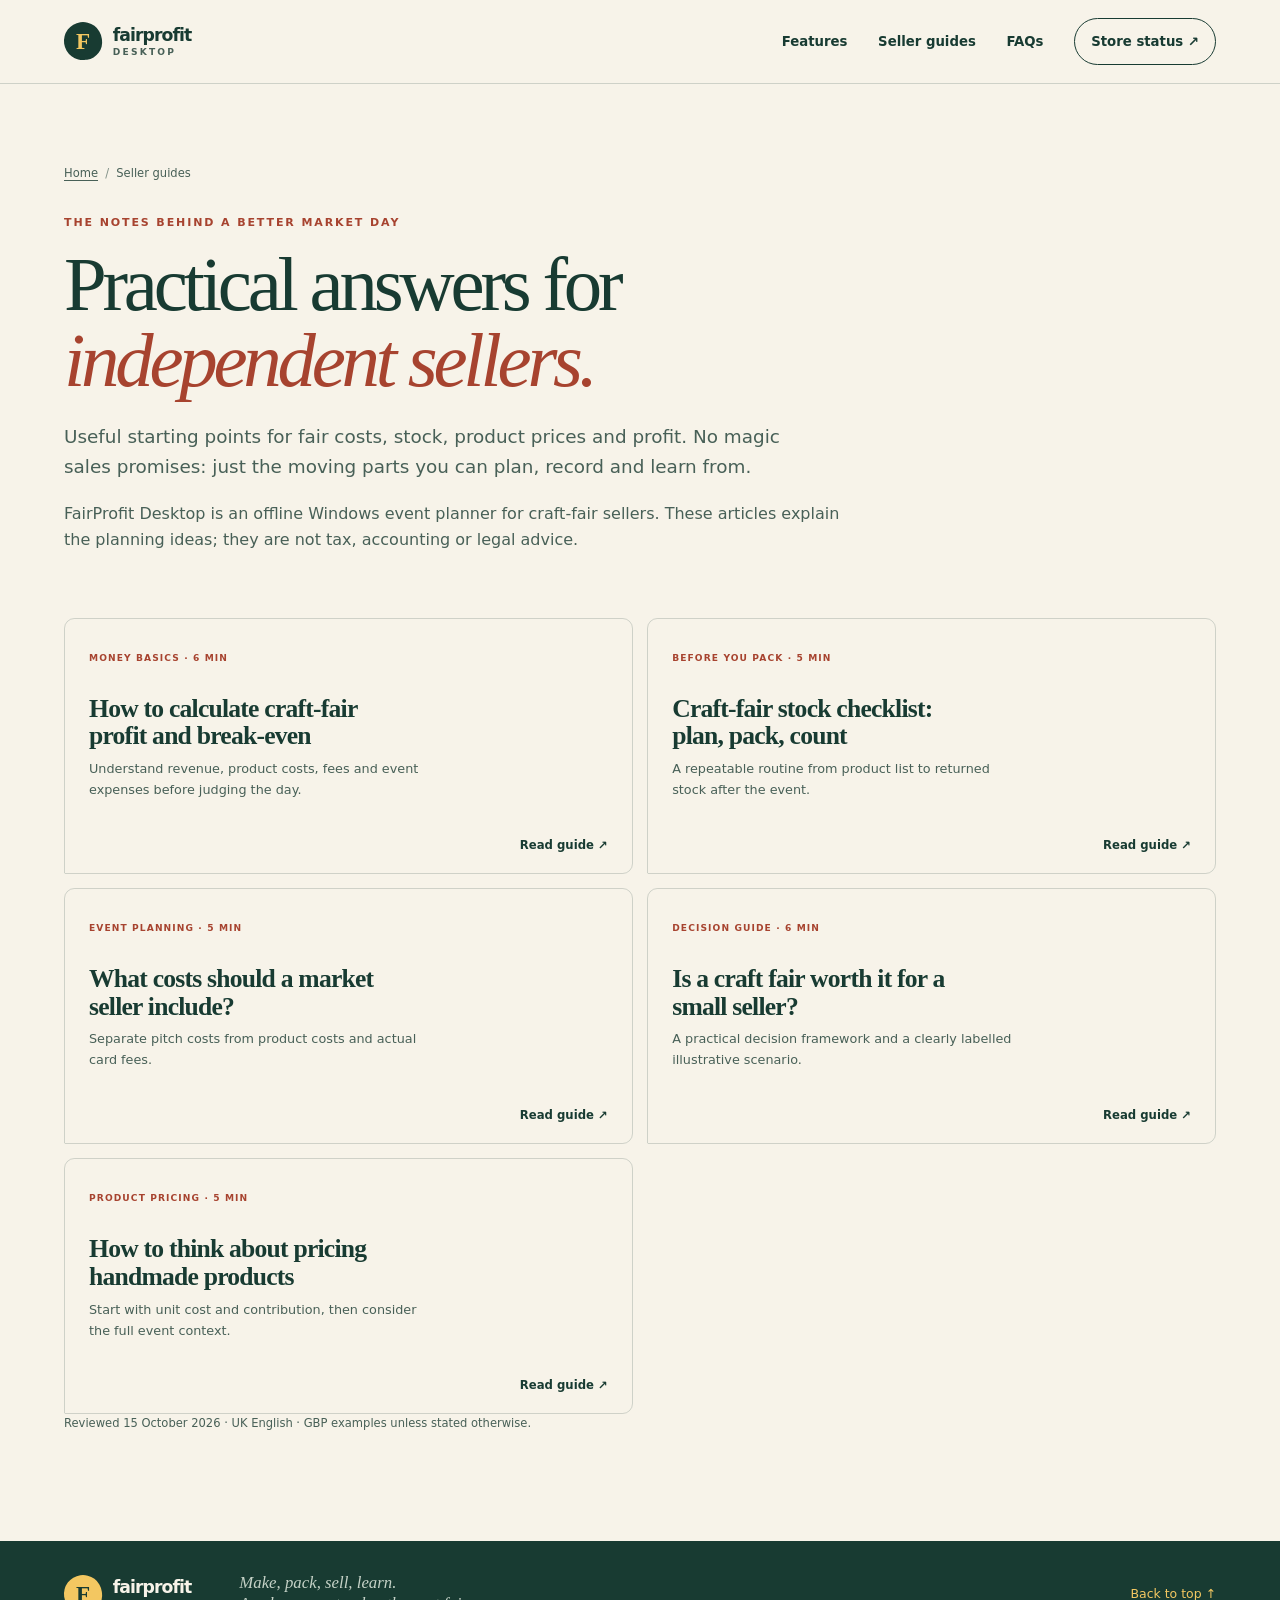
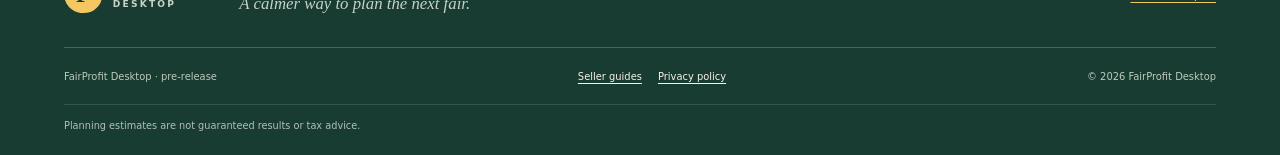
==== guides/index.html @ 7bb84a77 "Add SEO-focused FairProfit website" ====
<!doctype html>
<html lang="en-GB">
<head>
  <meta charset="utf-8">
  <meta name="viewport" content="width=device-width, initial-scale=1">
  <meta name="theme-color" content="#f7f3e9">
  <title>Craft-fair seller guides | FairProfit Desktop</title>
  <meta name="description" content="Practical guides to craft-fair profit, stall costs, product pricing, inventory checklists and deciding whether a market is worth booking.">
  <link rel="canonical" href="https://nikatsam.github.io/WINAPP_CraftFairProfit_WEBSITE/guides/">
  <link rel="icon" href="../favicon.svg" type="image/svg+xml">
  <link rel="stylesheet" href="../styles.css">
  <meta property="og:type" content="website">
  <meta property="og:title" content="Craft-fair seller guides | FairProfit Desktop">
  <meta property="og:description" content="Straightforward answers for planning stock, costs, prices and event results.">
  <meta property="og:url" content="https://nikatsam.github.io/WINAPP_CraftFairProfit_WEBSITE/guides/">
  <script type="application/ld+json">
  {"@context":"https://schema.org","@type":"BreadcrumbList","itemListElement":[{"@type":"ListItem","position":1,"name":"Home","item":"https://nikatsam.github.io/WINAPP_CraftFairProfit_WEBSITE/"},{"@type":"ListItem","position":2,"name":"Seller guides","item":"https://nikatsam.github.io/WINAPP_CraftFairProfit_WEBSITE/guides/"}]}
  </script>
</head>
<body>
  <a class="skip-link" href="#main">Skip to content</a>
  <header class="site-header">
    <a class="brand" href="../index.html" aria-label="FairProfit Desktop home"><span class="brand-mark" aria-hidden="true"><span>F</span></span><span class="brand-name">fairprofit<span>desktop</span></span></a>
    <button class="menu-toggle" type="button" aria-expanded="false" aria-controls="primary-nav" aria-label="Open navigation"><span></span><span></span></button>
    <nav id="primary-nav" class="primary-nav" aria-label="Main navigation"><a href="../index.html#features">Features</a><a href="index.html" aria-current="page">Seller guides</a><a href="../index.html#questions">FAQs</a><a class="nav-cta" href="../index.html#store">Store status <span aria-hidden="true">↗</span></a></nav>
  </header>
  <main id="main" class="section-wrap guide-page guide-hub">
    <header class="guide-hero">
      <nav class="breadcrumbs" aria-label="Breadcrumb"><ol><li><a href="../index.html">Home</a></li><li aria-current="page">Seller guides</li></ol></nav>
      <p class="eyebrow">The notes behind a better market day</p>
      <h1>Practical answers for <em>independent sellers.</em></h1>
      <p class="guide-dek">Useful starting points for fair costs, stock, product prices and profit. No magic sales promises: just the moving parts you can plan, record and learn from.</p>
      <p class="hub-note">FairProfit Desktop is an offline Windows event planner for craft-fair sellers. These articles explain the planning ideas; they are not tax, accounting or legal advice.</p>
    </header>
    <section aria-label="Seller guide articles">
      <div class="guide-cards">
        <a class="guide-card" href="craft-fair-profit.html"><span class="guide-tag">MONEY BASICS · 6 MIN</span><h3>How to calculate craft-fair profit and break-even</h3><p>Understand revenue, product costs, fees and event expenses before judging the day.</p><span class="guide-arrow">Read guide ↗</span></a>
        <a class="guide-card" href="craft-fair-inventory-checklist.html"><span class="guide-tag">BEFORE YOU PACK · 5 MIN</span><h3>Craft-fair stock checklist: plan, pack, count</h3><p>A repeatable routine from product list to returned stock after the event.</p><span class="guide-arrow">Read guide ↗</span></a>
        <a class="guide-card" href="craft-fair-costs.html"><span class="guide-tag">EVENT PLANNING · 5 MIN</span><h3>What costs should a market seller include?</h3><p>Separate pitch costs from product costs and actual card fees.</p><span class="guide-arrow">Read guide ↗</span></a>
        <a class="guide-card" href="is-a-craft-fair-worth-it.html"><span class="guide-tag">DECISION GUIDE · 6 MIN</span><h3>Is a craft fair worth it for a small seller?</h3><p>A practical decision framework and a clearly labelled illustrative scenario.</p><span class="guide-arrow">Read guide ↗</span></a>
        <a class="guide-card" href="craft-fair-pricing.html"><span class="guide-tag">PRODUCT PRICING · 5 MIN</span><h3>How to think about pricing handmade products</h3><p>Start with unit cost and contribution, then consider the full event context.</p><span class="guide-arrow">Read guide ↗</span></a>
      </div>
    </section>
    <p class="article-meta">Reviewed 15 October 2026 · UK English · GBP examples unless stated otherwise.</p>
  </main>
  <footer class="site-footer"><div class="footer-top"><a class="brand brand-footer" href="../index.html"><span class="brand-mark" aria-hidden="true"><span>F</span></span><span class="brand-name">fairprofit<span>desktop</span></span></a><p>Make, pack, sell, learn.<br>A calmer way to plan the next fair.</p><a class="back-top" href="#main">Back to top ↑</a></div><div class="footer-bottom"><span>FairProfit Desktop · pre-release</span><nav aria-label="Footer"><a href="index.html">Seller guides</a><a href="../privacy.html">Privacy policy</a></nav><span>© 2026 FairProfit Desktop</span></div><p class="footer-disclaimer">Planning estimates are not guaranteed results or tax advice.</p></footer>
  <script src="../script.js" defer></script>
</body>
</html>
---- styles.css ----
@charset "UTF-8";
:root {
  color-scheme: light;
  --ink: #183b32;
  --ink-soft: #486057;
  --paper: #f7f3e9;
  --paper-deep: #eee7d9;
  --white: #fffdf7;
  --coral: #df6f4b;
  --coral-dark: #a7432f;
  --sage: #bcc8a8;
  --sage-light: #dfe6d6;
  --yellow: #f3c761;
  --line: rgba(24, 59, 50, .18);
  --serif: "Iowan Old Style", "Palatino Linotype", "Book Antiqua", Georgia, serif;
  --sans: "Aptos", "Segoe UI", system-ui, -apple-system, sans-serif;
  --measure: 72rem;
}
* { box-sizing: border-box; }
html { scroll-behavior: smooth; scroll-padding-top: 5.5rem; }
body { margin: 0; background: var(--paper); color: var(--ink); font-family: var(--sans); font-size: 1rem; line-height: 1.65; -webkit-font-smoothing: antialiased; }
img { display: block; max-width: 100%; }
a { color: inherit; }
button, input { font: inherit; }
button, a { -webkit-tap-highlight-color: transparent; }
:focus-visible { outline: 3px solid var(--coral); outline-offset: 4px; }
.skip-link { position: fixed; z-index: 30; top: .5rem; left: .5rem; transform: translateY(-160%); background: var(--ink); color: white; padding: .75rem 1rem; }
.skip-link:focus { transform: none; }
.section-wrap { width: min(calc(100% - 3rem), var(--measure)); margin-inline: auto; }
.site-header { min-height: 5.25rem; padding: .8rem max(1.5rem, calc((100vw - var(--measure)) / 2)); display: flex; align-items: center; justify-content: space-between; gap: 2rem; border-bottom: 1px solid var(--line); background: rgba(247,243,233,.94); position: sticky; top: 0; z-index: 20; backdrop-filter: blur(16px); }
.brand { display: inline-flex; gap: .65rem; align-items: center; text-decoration: none; flex: none; }
.brand-mark { display: grid; width: 2.4rem; aspect-ratio: 1; place-items: center; background: var(--ink); color: var(--yellow); border-radius: 50% 50% 46% 50%; transform: rotate(-8deg); }
.brand-mark span { font-family: var(--serif); font-size: 1.45rem; font-weight: 700; transform: rotate(8deg); }
.brand-name { font-weight: 800; letter-spacing: -.055em; line-height: .95; font-size: 1.08rem; }
.brand-name > span { display: block; margin-top: .3rem; color: var(--ink-soft); font-size: .57rem; font-weight: 650; letter-spacing: .24em; text-transform: uppercase; }
.primary-nav { display: flex; align-items: center; gap: clamp(1rem, 2.4vw, 2.25rem); font-size: .83rem; font-weight: 650; }
.primary-nav a { text-decoration: none; transition: color .2s ease; }
.primary-nav a:hover, .text-link:hover { color: var(--coral-dark); }
.primary-nav .nav-cta { padding: .7rem 1rem; border: 1px solid var(--ink); border-radius: 999px; }
.menu-toggle { display: none; border: 1px solid var(--ink); background: transparent; border-radius: 50%; width: 2.7rem; height: 2.7rem; padding: .7rem; }
.menu-toggle span { display: block; height: 1px; background: var(--ink); margin: .33rem 0; }
.hero { min-height: min(50rem, calc(100svh - 5.2rem)); position: relative; display: grid; grid-template-columns: minmax(0, .9fr) minmax(24rem, 1.1fr); align-items: center; gap: 2rem; padding-block: 4.7rem 5.1rem; }
.hero-copy { max-width: 39rem; position: relative; z-index: 2; padding-bottom: 2rem; }
.eyebrow { margin: 0 0 1.05rem; text-transform: uppercase; font-size: .69rem; letter-spacing: .17em; line-height: 1.4; font-weight: 800; color: var(--coral-dark); }
.live-dot { display: inline-block; width: .55rem; height: .55rem; margin-right: .42rem; border-radius: 50%; background: var(--coral); box-shadow: 0 0 0 .25rem rgba(223,111,75,.16); animation: pulse 2.6s infinite; }
h1, h2, h3, p { margin-top: 0; }
h1, h2 { font-family: var(--serif); letter-spacing: -.055em; font-weight: 500; line-height: .99; }
h1 { max-width: 11ch; margin-bottom: 1.4rem; font-size: clamp(3.5rem, 7vw, 6.45rem); }
h1 em, h2 em { color: var(--coral-dark); font-weight: 500; }
.hero-intro { max-width: 37rem; color: var(--ink-soft); font-size: clamp(1rem, 1.5vw, 1.18rem); line-height: 1.68; }
.hero-actions { display: flex; flex-wrap: wrap; align-items: center; gap: 1.3rem; margin-top: 2rem; }
.button { display: inline-flex; min-height: 3.2rem; align-items: center; justify-content: center; gap: 1.2rem; padding: .82rem 1.25rem; border-radius: 999px; font-size: .88rem; font-weight: 750; text-decoration: none; transition: transform .2s ease, box-shadow .2s ease, background .2s ease; }
.button:hover { transform: translateY(-3px); box-shadow: 0 .7rem 1.4rem rgba(24,59,50,.15); }
.button-dark { background: var(--ink); color: white; }
.button-dark:hover { background: #27584a; }
.text-link { font-size: .85rem; font-weight: 750; text-decoration-thickness: 1px; text-underline-offset: 4px; }
.hero-proof { padding: 0; margin: 2.3rem 0 0; display: flex; flex-wrap: wrap; gap: .55rem 1.15rem; list-style: none; color: var(--ink-soft); font-size: .72rem; }
.hero-proof li { white-space: nowrap; }
.hero-proof span { color: var(--coral); font-size: .53rem; vertical-align: .13em; margin-right: .25rem; }
.hero-art { position: relative; min-height: 35rem; isolation: isolate; }
.hero-art::before { content: ""; position: absolute; z-index: -2; inset: 5% 3% 8% 7%; border-radius: 49% 51% 46% 54% / 46% 43% 57% 54%; background: #e6e4d1; transform: rotate(5deg); }
.hero-art::after { content: ""; position: absolute; z-index: -1; width: 13rem; aspect-ratio: 1; top: 6%; right: 9%; border-radius: 50%; background: var(--yellow); opacity: .9; }
.orbit { position: absolute; border: 1px solid rgba(24,59,50,.15); border-radius: 50%; }
.orbit-one { inset: 3% 4% 8% 4%; transform: rotate(-20deg); }
.orbit-two { inset: 9% 0 6% 10%; transform: rotate(36deg); }
.sun-disc { position: absolute; width: 9rem; aspect-ratio: 1; top: 13%; right: 22%; background: #ee9e67; border-radius: 50%; opacity: .75; }
.awning { position: absolute; z-index: 2; left: 22%; top: 40%; width: 58%; height: 6.3rem; display: flex; overflow: hidden; border-radius: 1.4rem .3rem 0 0; transform: rotate(-2deg); box-shadow: 0 .7rem 1.4rem rgba(24,59,50,.12); }
.awning i { flex: 1; background: var(--coral); border-radius: 0 0 48% 48%; }
.awning i:nth-child(even) { background: var(--white); }
.stall-counter { position: absolute; left: 19%; top: 56%; width: 64%; height: 9rem; background: #c07a50; border: .7rem solid #e4b17d; border-top-width: 1.1rem; transform: perspective(20rem) rotateX(-4deg) rotate(-2deg); box-shadow: 0 1.2rem 0 #87543a, 0 1.8rem 2rem rgba(24,59,50,.2); }
.counter-line { position: absolute; top: 32%; left: 10%; width: 25%; height: .5rem; background: #f5d9a8; border-radius: 99px; }
.counter-line.short { top: 49%; width: 17%; opacity: .7; }
.counter-leg { position: absolute; bottom: -3.6rem; left: 9%; height: 3.4rem; width: .75rem; background: #81543c; transform: skew(-8deg); }
.counter-leg.right { left: auto; right: 9%; transform: skew(8deg); }
.plant { position: absolute; z-index: 4; top: 57%; width: 4rem; height: 7.5rem; }
.plant-left { left: 8%; transform: rotate(-10deg); }
.plant-right { right: 4%; top: 59%; transform: rotate(12deg); }
.plant b { position: absolute; bottom: 30%; left: 50%; width: 1.2rem; height: 3rem; background: #54705b; border-radius: 100% 0 100% 0; transform-origin: bottom; }
.plant b:nth-child(2) { transform: rotate(48deg); }
.plant b:nth-child(3) { transform: rotate(-48deg) scale(.8); }
.plant span { position: absolute; bottom: 0; left: 50%; width: 2.7rem; height: 2.1rem; border-radius: .2rem .2rem 1rem 1rem; background: #df6f4b; transform: translateX(-50%); }
.float-card { position: absolute; z-index: 6; background: var(--white); box-shadow: 0 1rem 3rem rgba(24,59,50,.13); }
.card-break { top: 15%; left: 4%; width: 13.6rem; padding: 1rem 1.1rem; border-radius: 1rem 1rem 1rem .2rem; transform: rotate(-5deg); animation: float-card 6s ease-in-out infinite; }
.mini-label, .float-card small { display: block; color: var(--ink-soft); font-size: .53rem; letter-spacing: .09em; font-weight: 750; }
.card-break strong { display: block; margin: .15rem 0 .45rem; font-family: var(--serif); font-size: 1.75rem; font-weight: 500; }
.card-break small { font-size: .58rem; letter-spacing: 0; font-weight: 550; }
.progress { display: block; height: .3rem; margin-bottom: .42rem; border-radius: 99px; background: #e5e8df; }
.progress i { display: block; width: 68%; height: 100%; background: var(--sage); border-radius: inherit; }
.card-stock { top: 29%; right: 1%; min-width: 13.5rem; display: flex; align-items: center; gap: .65rem; padding: .75rem; border-radius: .3rem 1rem 1rem 1rem; transform: rotate(4deg); animation: float-card 7s ease-in-out -3s infinite; }
.stack-icon { width: 2.1rem; height: 2.1rem; display: grid; place-items: center; color: var(--ink); background: var(--sage-light); border-radius: 50%; font-size: 1.1rem; }
.card-stock b, .card-stock small { display: block; }
.card-stock b { font-size: .72rem; }
.card-stock small { font-size: .58rem; letter-spacing: 0; font-weight: 550; }
.tick { margin-left: auto; color: #487050; font-weight: 900; }
.price-tag { position: absolute; z-index: 7; right: 13%; bottom: 7%; width: 6.6rem; padding: .8rem .5rem 1rem; text-align: center; background: var(--yellow); clip-path: polygon(0 0,100% 0,100% 88%,50% 100%,0 88%); transform: rotate(8deg); animation: tag-sway 5s ease-in-out infinite; }
.price-tag span { font-size: .48rem; letter-spacing: .18em; font-weight: 800; }
.price-tag b { display: block; margin-top: .45rem; font-family: var(--serif); font-size: .95rem; line-height: .95; }
.price-tag i { display: block; position: absolute; top: .25rem; left: 50%; width: .35rem; height: .35rem; border-radius: 50%; background: var(--coral-dark); }
.art-note { position: absolute; left: 4%; bottom: 3%; font-family: var(--serif); font-size: 1.08rem; font-style: italic; line-height: 1.15; transform: rotate(-6deg); }
.hero-bottom { position: absolute; inset: auto 0 1rem; display: flex; justify-content: space-between; color: var(--ink-soft); font-size: .57rem; font-weight: 800; letter-spacing: .13em; }
.ticker { overflow: hidden; border-block: 1px solid var(--ink); padding: .9rem 0; color: var(--ink); background: var(--yellow); }
.ticker-track { display: flex; width: max-content; align-items: center; gap: 1.6rem; animation: ticker 40s linear infinite; font-size: .68rem; letter-spacing: .16em; font-weight: 850; }
.ticker-track b { color: var(--coral-dark); font-size: 1rem; }
.section-light { background: var(--sage-light); }
.process-section { width: 100%; max-width: none; padding: 7.5rem max(1.5rem, calc((100vw - var(--measure)) / 2)); }
.section-heading { margin-bottom: 3rem; }
.split-heading { display: flex; align-items: end; justify-content: space-between; gap: 3rem; }
h2 { margin-bottom: 0; font-size: clamp(2.8rem, 5.2vw, 4.9rem); }
.split-heading > p { width: min(29rem, 43%); margin: 0 0 .35rem; color: var(--ink-soft); }
.process-grid { display: grid; grid-template-columns: repeat(3,1fr); border-top: 1px solid var(--line); border-bottom: 1px solid var(--line); }
.process-card { position: relative; min-height: 22rem; padding: 2rem 2rem 2.5rem 0; }
.process-card + .process-card { border-left: 1px solid var(--line); padding-left: 2rem; }
.process-number { position: absolute; top: 1.6rem; right: 1rem; color: #73867a; font-size: .68rem; font-weight: 800; }
.process-doodle { width: 5.5rem; height: 5.5rem; position: relative; margin: .3rem 0 2rem; border-radius: 50%; background: #f5d083; transform: rotate(-8deg); }
.process-doodle i { position: absolute; left: 24%; top: 26%; width: 51%; height: .45rem; border-radius: 99px; background: var(--ink); }
.process-doodle i:nth-child(2) { top: 43%; width: 38%; }
.process-doodle i:nth-child(3) { top: 60%; width: 44%; }
.process-doodle b { position: absolute; right: -1rem; bottom: -.5rem; display: grid; place-items: center; width: 2rem; height: 2rem; border: 2px solid var(--ink); border-radius: 50%; background: var(--white); font-family: var(--serif); }
.doodle-pack { background: #efb2a0; border-radius: 45% 55% 50% 50%; transform: rotate(8deg); }
.doodle-pack b { background: var(--yellow); }
.doodle-learn { background: var(--sage); }
.doodle-learn b { font-family: var(--sans); }
.process-card h3, .feature-row h3 { margin: 0 0 .55rem; font-family: var(--serif); font-size: 1.55rem; font-weight: 550; letter-spacing: -.03em; }
.process-card p { min-height: 5.5rem; color: var(--ink-soft); font-size: .9rem; }
.process-card > a { font-size: .76rem; font-weight: 800; text-decoration-thickness: 1px; text-underline-offset: 4px; }
.process-featured::after { content: "THE HANDY BIT"; position: absolute; right: 2rem; bottom: 1.2rem; font-size: .55rem; letter-spacing: .15em; font-weight: 850; color: var(--coral-dark); }
.feature-section { padding-block: 7.5rem; }
.centered-heading { text-align: center; max-width: 44rem; margin: 0 auto 4rem; }
.centered-heading > p:last-child { max-width: 35rem; margin: 1rem auto 0; color: var(--ink-soft); }
.feature-layout { display: grid; grid-template-columns: minmax(0, 1.5fr) minmax(15rem, .7fr); gap: clamp(2.5rem, 7vw, 7rem); align-items: start; }
.feature-list { border-top: 1px solid var(--line); }
.feature-row { display: grid; grid-template-columns: 2.3rem 1fr 1.5rem; gap: 1.1rem; padding: 1.6rem 0; border-bottom: 1px solid var(--line); }
.feature-index { padding-top: .35rem; color: var(--coral-dark); font-family: var(--serif); font-size: 1.1rem; font-style: italic; }
.feature-row p { max-width: 44rem; margin: 0; color: var(--ink-soft); font-size: .88rem; }
.feature-mark { padding-top: .2rem; text-align: right; color: var(--coral-dark); font-size: 1.2rem; }
.feature-aside { position: sticky; top: 7rem; overflow: hidden; min-height: 21rem; padding: 2rem; background: var(--ink); color: var(--paper); border-radius: 1rem 1rem 1rem .2rem; }
.aside-kicker { font-size: .57rem; letter-spacing: .18em; color: var(--yellow); font-weight: 800; }
.feature-aside blockquote { margin: 2rem 0 1rem; font-family: var(--serif); font-size: 2rem; line-height: 1.05; letter-spacing: -.04em; }
.feature-aside p { color: #d2dcd2; font-size: .83rem; }
.feature-aside .text-link { display: inline-block; margin-top: .4rem; color: var(--yellow); }
.aside-stamp { position: absolute; right: 1rem; bottom: -2rem; color: rgba(247,243,233,.09); font-size: 2.9rem; line-height: .85; letter-spacing: -.1em; font-weight: 900; transform: rotate(-12deg); }
.screens-section { padding-block: 7.3rem; background: #e4e1d3; }
.screens-heading { margin-bottom: 2.5rem; }
.screenshot-grid { display: grid; grid-template-columns: 1fr 1fr; gap: 1.3rem; }
.screenshot { min-width: 0; margin: 0; padding: .6rem; background: var(--white); box-shadow: 0 .7rem 1.7rem rgba(24,59,50,.08); transition: transform .25s ease, box-shadow .25s ease; }
.screenshot:hover { transform: translateY(-4px); box-shadow: 0 1rem 2rem rgba(24,59,50,.14); }
.screenshot img { width: 100%; height: auto; aspect-ratio: 1920 / 1009; object-fit: contain; background: #e7e7e7; }
.screenshot figcaption { padding: .7rem .35rem .25rem; color: var(--ink-soft); font-size: .73rem; font-weight: 650; }
.screenshot figcaption span { margin-right: .5rem; color: var(--coral-dark); font-size: .65rem; font-weight: 850; }
.screenshot-large { grid-column: 1 / -1; }
.screenshot-wide { grid-column: 1 / -1; }
.people-section { padding-block: 7.5rem; }
.people-grid { display: grid; grid-template-columns: repeat(3,1fr); gap: 1rem; }
.people-card { position: relative; min-height: 24rem; padding: 2rem; overflow: hidden; border-radius: .8rem .8rem .8rem .15rem; }
.people-coral { background: #f0d0c3; }
.people-sage { background: #dce3d3; }
.people-yellow { background: #f5dfaa; }
.people-card .eyebrow { position: relative; z-index: 1; margin-bottom: 4rem; font-size: .58rem; }
.people-card h3 { position: relative; z-index: 1; max-width: 13ch; margin-bottom: 1rem; font-family: var(--serif); font-size: 1.85rem; line-height: 1.08; font-weight: 550; letter-spacing: -.035em; }
.people-card > p:last-child { position: relative; z-index: 1; max-width: 27rem; margin: 0; color: #42564d; font-size: .82rem; }
.people-shape { position: absolute; top: 2.6rem; right: 1.2rem; width: 6rem; height: 6rem; border: 1px solid rgba(24,59,50,.28); border-radius: 50%; }
.shape-sun::before, .shape-sun::after { content: ""; position: absolute; inset: .7rem; border: 1px solid rgba(24,59,50,.24); border-radius: 50%; }
.shape-sun::after { inset: 1.5rem; background: rgba(243,199,97,.55); }
.shape-leaf { border-radius: 0 100% 0 100%; transform: rotate(-30deg); background: rgba(188,200,168,.6); }
.shape-star { border: 0; font-size: 5rem; color: rgba(167,67,47,.4); line-height: 1; }
.scenario-note { margin: 1rem 0 0; color: var(--ink-soft); font-size: .72rem; font-style: italic; }
.calculator-section { padding-block: 7rem; background: var(--ink); color: var(--paper); }
.calculator-layout { display: grid; grid-template-columns: .8fr 1.2fr; align-items: center; gap: clamp(2rem, 7vw, 6rem); }
.calculator-copy .eyebrow { color: var(--yellow); }
.calculator-copy h2 { margin-bottom: 1.2rem; }
.calculator-copy h2 em { color: #f2a083; }
.calculator-copy > p:not(.eyebrow) { color: #d4ddd2; }
.calculator-note { padding-left: .9rem; border-left: 2px solid var(--yellow); font-size: .76rem; }
.mini-calculator { padding: clamp(1.1rem,3vw,2rem); background: var(--white); color: var(--ink); border-radius: 1rem 1rem 1rem .15rem; box-shadow: 0 1.5rem 4rem rgba(0,0,0,.16); }
.calc-heading { display: flex; align-items: center; gap: .8rem; padding-bottom: 1.2rem; border-bottom: 1px solid var(--line); }
.calc-icon { display: grid; width: 2.4rem; height: 2.4rem; place-items: center; border-radius: 50%; background: var(--yellow); font-family: var(--serif); font-size: 1.2rem; }
.calc-heading b, .calc-heading small { display: block; }
.calc-heading b { font-family: var(--serif); font-size: 1.2rem; }
.calc-heading small { color: var(--ink-soft); font-size: .68rem; }
.calc-local { margin-left: auto; padding: .35rem .5rem; border: 1px solid var(--line); border-radius: 99px; color: var(--ink-soft); font-size: .52rem; letter-spacing: .08em; font-weight: 800; }
.calc-fields { display: grid; grid-template-columns: 1fr 1fr; gap: .8rem 1rem; padding-block: 1.3rem; }
.calc-fields label { display: grid; gap: .3rem; color: var(--ink-soft); font-size: .67rem; font-weight: 700; }
.calc-fields input { width: 100%; min-height: 2.7rem; padding: .55rem .65rem; border: 1px solid #c6cec5; border-radius: .35rem; background: #fff; color: var(--ink); font-size: 1rem; font-weight: 700; }
.calc-fields input:focus { outline: 3px solid var(--coral); outline-offset: 1px; }
.calc-fields small { color: #64736a; font-size: .59rem; font-weight: 500; }
.fee-field { grid-column: 1 / -1; max-width: calc(50% - .5rem); }
.calc-results { display: grid; grid-template-columns: 1fr 1fr 1.35fr; border-top: 1px solid var(--line); border-bottom: 1px solid var(--line); }
.calc-results > div { padding: .9rem .65rem .9rem 0; }
.calc-results > div + div { padding-left: .8rem; border-left: 1px solid var(--line); }
.calc-results span, .calc-results b { display: block; }
.calc-results span { min-height: 2.1em; color: var(--ink-soft); font-size: .62rem; }
.calc-results b { font-family: var(--serif); font-size: clamp(1.15rem,2.5vw,1.8rem); font-weight: 550; letter-spacing: -.03em; }
.calc-results .result-break b { color: var(--coral-dark); }
.calc-footnote { margin: .9rem 0 0; color: var(--ink-soft); font-size: .68rem; }
.guides-section { padding-block: 7.5rem; }
.guide-cards { display: grid; grid-template-columns: repeat(2,1fr); gap: .9rem; }
.guide-card { position: relative; min-height: 16rem; padding: 1.5rem; border: 1px solid var(--line); border-radius: .65rem .65rem .65rem .1rem; text-decoration: none; transition: background .25s ease, transform .25s ease; }
.guide-card:hover { transform: translateY(-4px); background: var(--white); }
.guide-tag { color: var(--coral-dark); font-size: .57rem; letter-spacing: .12em; font-weight: 850; }
.guide-card h3 { max-width: 23ch; margin: 1.6rem 0 .5rem; font-family: var(--serif); font-size: 1.6rem; font-weight: 550; line-height: 1.08; letter-spacing: -.03em; }
.guide-card p { max-width: 43ch; color: var(--ink-soft); font-size: .8rem; }
.guide-arrow { position: absolute; right: 1.5rem; bottom: 1.1rem; font-size: .73rem; font-weight: 800; }
.all-guides { display: inline-block; margin-top: 1.5rem; font-size: .83rem; font-weight: 800; text-underline-offset: 5px; }
.faq-section { padding-block: 7.5rem; background: var(--sage-light); }
.faq-layout { display: grid; grid-template-columns: .75fr 1.25fr; gap: clamp(2rem, 8vw, 8rem); align-items: start; }
.faq-intro { position: sticky; top: 8rem; }
.faq-intro > p:last-child { max-width: 22rem; margin-top: 1rem; color: var(--ink-soft); }
.faq-list { border-top: 1px solid var(--line); }
.faq-list details { border-bottom: 1px solid var(--line); }
.faq-list summary { display: flex; align-items: center; justify-content: space-between; gap: 1rem; padding: 1.1rem 0; cursor: pointer; list-style: none; font-family: var(--serif); font-size: 1.17rem; font-weight: 600; letter-spacing: -.02em; }
.faq-list summary::-webkit-details-marker { display: none; }
.faq-list summary::after { content: "+"; flex: none; display: grid; width: 1.7rem; height: 1.7rem; place-items: center; border: 1px solid var(--ink); border-radius: 50%; font-family: var(--sans); font-size: .95rem; transition: transform .2s ease, background .2s ease; }
.faq-list details[open] summary::after { transform: rotate(45deg); background: var(--yellow); }
.faq-list details p { max-width: 52rem; padding: 0 2.4rem 1.2rem 0; margin: 0; color: var(--ink-soft); font-size: .84rem; }
.store-section { position: relative; display: grid; grid-template-columns: 8rem 1fr auto; align-items: center; gap: 2rem; padding-block: 6rem; }
.store-seal { display: grid; place-items: center; width: 7rem; height: 7rem; border: 1px solid var(--ink); border-radius: 50%; text-align: center; transform: rotate(-9deg); }
.store-seal span { font-size: .67rem; letter-spacing: .16em; line-height: 1.35; font-weight: 850; }
.store-seal b { position: absolute; right: -.5rem; top: -.4rem; display: grid; place-items: center; width: 2rem; height: 2rem; border-radius: 50%; background: var(--coral); color: white; font-size: 1rem; }
.store-copy { max-width: 36rem; }
.store-copy .eyebrow { margin-bottom: .7rem; }
.store-copy h2 { font-size: clamp(2.2rem,4vw,3.5rem); }
.store-copy > p:last-child { margin: .8rem 0 0; color: var(--ink-soft); font-size: .82rem; }
.button-store { grid-column: 3; grid-row: 1; background: var(--yellow); white-space: nowrap; }
.store-status { position: absolute; right: 0; bottom: 3.3rem; width: 14rem; margin: 0; color: var(--ink-soft); font-size: .61rem; text-align: center; }
.site-footer { padding: 2rem max(1.5rem, calc((100vw - var(--measure)) / 2)) 1.3rem; color: var(--paper); background: var(--ink); }
.footer-top { display: flex; align-items: center; gap: 3rem; padding-bottom: 2rem; border-bottom: 1px solid rgba(247,243,233,.22); }
.brand-footer .brand-mark { background: var(--yellow); color: var(--ink); }
.brand-footer .brand-name > span { color: #c9d3c7; }
.brand-footer { color: var(--paper); }
.footer-top > p { margin: 0; color: #c5d2c7; font-family: var(--serif); font-size: 1.05rem; line-height: 1.25; font-style: italic; }
.back-top { margin-left: auto; color: var(--yellow); font-size: .78rem; text-underline-offset: 4px; }
.footer-bottom { display: flex; justify-content: space-between; align-items: center; gap: 1rem; padding-top: 1.3rem; color: #bdcbbf; font-size: .62rem; }
.footer-bottom nav { display: flex; flex-wrap: wrap; gap: 1rem; }
.footer-bottom a { color: var(--paper); text-underline-offset: 3px; }
.footer-disclaimer { margin: 1.2rem 0 0; padding-top: .8rem; border-top: 1px solid rgba(247,243,233,.13); color: #b2c0b4; font-size: .61rem; }
.guide-page { min-height: 100vh; }
.guide-hero { padding-block: 5rem 3rem; max-width: 56rem; }
.breadcrumbs { margin: 0 0 2rem; color: var(--ink-soft); font-size: .72rem; }
.breadcrumbs ol { display: flex; flex-wrap: wrap; gap: .45rem; padding: 0; margin: 0; list-style: none; }
.breadcrumbs li + li::before { content: "/"; margin-right: .45rem; color: #829188; }
.breadcrumbs a { text-underline-offset: 3px; }
.guide-hero h1 { max-width: 16ch; font-size: clamp(3rem,6vw,5.6rem); }
.guide-dek { max-width: 45rem; color: var(--ink-soft); font-size: 1.15rem; }
.article-meta { color: var(--ink-soft); font-size: .72rem; }
.article-body { max-width: 48rem; padding-bottom: 6rem; }
.article-body h2 { margin: 2.5rem 0 .85rem; font-size: 2.4rem; }
.article-body h3 { margin: 2rem 0 .5rem; font-family: var(--serif); font-size: 1.55rem; }
.article-body p, .article-body li { color: #40584e; }
.article-body li { padding: .2rem 0; }
.print-checklist { padding: 1.1rem 1.4rem; border: 1px dashed var(--ink-soft); list-style: none; }
.print-checklist label { display: flex; align-items: baseline; gap: .65rem; }
.print-checklist input { accent-color: var(--ink); }
.article-body .callout { margin: 1.5rem 0; padding: 1.2rem 1.5rem; border-left: 3px solid var(--coral); background: var(--sage-light); }
.article-body .callout p:last-child { margin-bottom: 0; }
.article-body .scenario { border-left-color: var(--yellow); background: #f5e7bf; }
.article-body .article-cta { margin-top: 2rem; padding: 1.5rem; background: var(--ink); color: var(--paper); border-radius: .6rem; }
.article-cta p { color: #d5dfd5; }
.article-cta a { color: var(--yellow); }
.article-nav { display: flex; justify-content: space-between; gap: 1rem; margin-top: 3rem; padding-top: 1rem; border-top: 1px solid var(--line); }
.article-nav a { font-size: .8rem; font-weight: 750; text-underline-offset: 4px; }
.privacy-draft { padding: 1rem 1.2rem; border: 1px solid #b56a21; background: #f6e5bf; color: #4e3a1b; font-size: .82rem; }
.privacy-body h2 { font-size: 2rem; }
.guide-hub { padding-bottom: 6rem; }
.guide-hub .guide-cards { grid-template-columns: repeat(2,1fr); }
.hub-note { max-width: 49rem; color: var(--ink-soft); }
.not-found { min-height: 55vh; display: grid; place-content: center; text-align: center; }
.not-found h1 { max-width: 14ch; margin-inline: auto; }
.not-found p { color: var(--ink-soft); }
.reveal-ready .reveal { opacity: 0; transform: translateY(1rem); transition: opacity .7s ease, transform .7s cubic-bezier(.2,.65,.3,1); }
.reveal-ready .reveal.is-visible { opacity: 1; transform: none; }
@keyframes pulse { 50% { box-shadow: 0 0 0 .42rem rgba(223,111,75,0); } }
@keyframes float-card { 0%,100% { translate: 0 0; } 50% { translate: 0 -.55rem; } }
@keyframes tag-sway { 0%,100% { rotate: 0deg; } 50% { rotate: -5deg; } }
@keyframes ticker { to { transform: translateX(-50%); } }
@media print {
  .site-header, .site-footer, .article-cta, .article-nav, .menu-toggle { display: none !important; }
  body { background: white; color: #111; }
  .section-wrap { width: 100%; }
  .guide-hero { padding: 0 0 1rem; }
  .article-body { max-width: none; padding: 0; }
  .print-checklist { border: 1px solid #555; }
  a { color: inherit; }
}
@media (max-width: 900px) {
  .hero { min-height: auto; grid-template-columns: 1fr 1fr; gap: .3rem; padding-block: 4rem; }
  .hero-art { min-height: 31rem; transform: scale(.92); transform-origin: center; }
  .hero-proof { gap: .5rem .8rem; }
  .feature-layout { grid-template-columns: 1fr; }
  .feature-aside { position: relative; top: auto; min-height: auto; }
  .feature-aside blockquote { max-width: 16ch; }
  .aside-stamp { right: 2rem; bottom: -2.5rem; }
  .calculator-layout { grid-template-columns: 1fr; }
  .calculator-copy { max-width: 42rem; }
  .store-section { grid-template-columns: 6rem 1fr; }
  .store-seal { width: 5.5rem; height: 5.5rem; }
  .button-store { grid-column: 2; grid-row: 2; justify-self: start; }
  .store-status { position: static; grid-column: 2; width: auto; text-align: left; margin-top: -1.5rem; }
}
@media (max-width: 680px) {
  html { scroll-padding-top: 4.6rem; }
  .section-wrap { width: min(calc(100% - 2rem), var(--measure)); }
  .site-header { min-height: 4.5rem; padding-inline: 1rem; }
  .menu-toggle { display: block; z-index: 2; }
  .primary-nav { position: absolute; top: calc(100% + 1px); left: 0; right: 0; display: none; align-items: stretch; padding: .7rem 1rem 1.2rem; background: var(--paper); border-bottom: 1px solid var(--line); box-shadow: 0 1rem 1.5rem rgba(24,59,50,.08); }
  .primary-nav.is-open { display: flex; flex-direction: column; }
  .primary-nav a { padding: .7rem .2rem; }
  .primary-nav .nav-cta { align-self: start; padding: .65rem 1rem; }
  .hero { display: flex; flex-direction: column; align-items: stretch; padding-block: 3.3rem 4rem; }
  .hero-copy { padding-bottom: 0; }
  h1 { max-width: 10ch; font-size: clamp(3.35rem, 17vw, 5rem); }
  .hero-proof { margin-top: 1.5rem; display: grid; gap: .45rem; }
  .hero-art { width: min(100%, 31rem); min-height: min(98vw, 29rem); margin: .2rem auto 1rem; transform: none; }
  .awning { top: 40%; height: 5rem; }
  .stall-counter { top: 56%; height: 7rem; }
  .counter-leg { bottom: -2.7rem; height: 2.5rem; }
  .float-card { scale: .85; }
  .card-break { transform-origin: top left; }
  .card-stock { transform-origin: top right; }
  .hero-bottom { position: static; display: flex; flex-wrap: wrap; gap: .7rem; font-size: .5rem; }
  .hero-bottom span:nth-child(2) { display: none; }
  .ticker-track { font-size: .6rem; }
  .process-section { padding: 4.5rem 1rem; }
  .section-heading { margin-bottom: 2rem; }
  .split-heading { display: block; }
  .split-heading > p { width: auto; max-width: 34rem; margin-top: 1.2rem; }
  h2 { font-size: clamp(2.7rem, 13vw, 4rem); }
  .process-grid { grid-template-columns: 1fr; }
  .process-card { min-height: auto; padding: 1.6rem 0 2rem; }
  .process-card + .process-card { border-left: 0; border-top: 1px solid var(--line); padding-left: 0; }
  .process-card p { min-height: 0; }
  .process-card > a { display: inline-block; margin-top: .4rem; }
  .process-featured::after { right: 0; bottom: .9rem; }
  .feature-section, .people-section, .guides-section { padding-block: 4.5rem; }
  .centered-heading { text-align: left; }
  .centered-heading > p:last-child { margin-left: 0; }
  .feature-row { grid-template-columns: 1.5rem 1fr 1rem; gap: .65rem; padding-block: 1.25rem; }
  .feature-row h3 { font-size: 1.35rem; }
  .feature-row p { font-size: .82rem; }
  .feature-aside { padding: 1.5rem; }
  .screens-section { padding-block: 4.5rem; }
  .screenshot-grid { grid-template-columns: 1fr; gap: .8rem; }
  .screenshot-large, .screenshot-wide { grid-column: auto; }
  .people-grid { grid-template-columns: 1fr; }
  .people-card { min-height: 20rem; }
  .people-card .eyebrow { margin-bottom: 3rem; }
  .calculator-section { padding-block: 4.5rem; }
  .calc-fields { gap: .7rem; }
  .calc-fields label { font-size: .61rem; }
  .calc-fields input { min-height: 2.5rem; padding-inline: .5rem; font-size: .94rem; }
  .calc-local { max-width: 5rem; font-size: .45rem; text-align: center; }
  .calc-results { grid-template-columns: 1fr 1fr; }
  .calc-results .result-break { grid-column: 1 / -1; border-top: 1px solid var(--line); border-left: 0; padding-left: 0; }
  .calc-results .result-break span { min-height: auto; }
  .guide-cards, .guide-hub .guide-cards { grid-template-columns: 1fr; }
  .guide-card { min-height: 14rem; }
  .faq-section { padding-block: 4.5rem; }
  .faq-layout { grid-template-columns: 1fr; gap: 2rem; }
  .faq-intro { position: static; }
  .store-section { grid-template-columns: 4.5rem 1fr; gap: 1rem; padding-block: 4rem; }
  .store-seal { width: 4.2rem; height: 4.2rem; }
  .store-seal span { font-size: .5rem; }
  .store-copy h2 { font-size: 2.5rem; }
  .button-store { grid-column: 1 / -1; grid-row: auto; }
  .store-status { grid-column: 1 / -1; margin: -.6rem 0 0; }
  .site-footer { padding-inline: 1rem; }
  .footer-top { flex-wrap: wrap; gap: 1.1rem; }
  .footer-top > p { font-size: .92rem; }
  .back-top { width: 100%; margin: 0; }
  .footer-bottom { align-items: flex-start; flex-direction: column; }
  .guide-hero { padding-block: 3rem 2rem; }
  .guide-hero h1 { font-size: clamp(2.8rem, 14vw, 4.5rem); }
  .article-body h2 { font-size: 2rem; }
  .article-nav { flex-direction: column; }
}
@media (prefers-reduced-motion: reduce) {
  *, *::before, *::after { scroll-behavior: auto !important; animation-duration: .01ms !important; animation-iteration-count: 1 !important; transition-duration: .01ms !important; }
  .reveal-ready .reveal { opacity: 1; transform: none; }
}
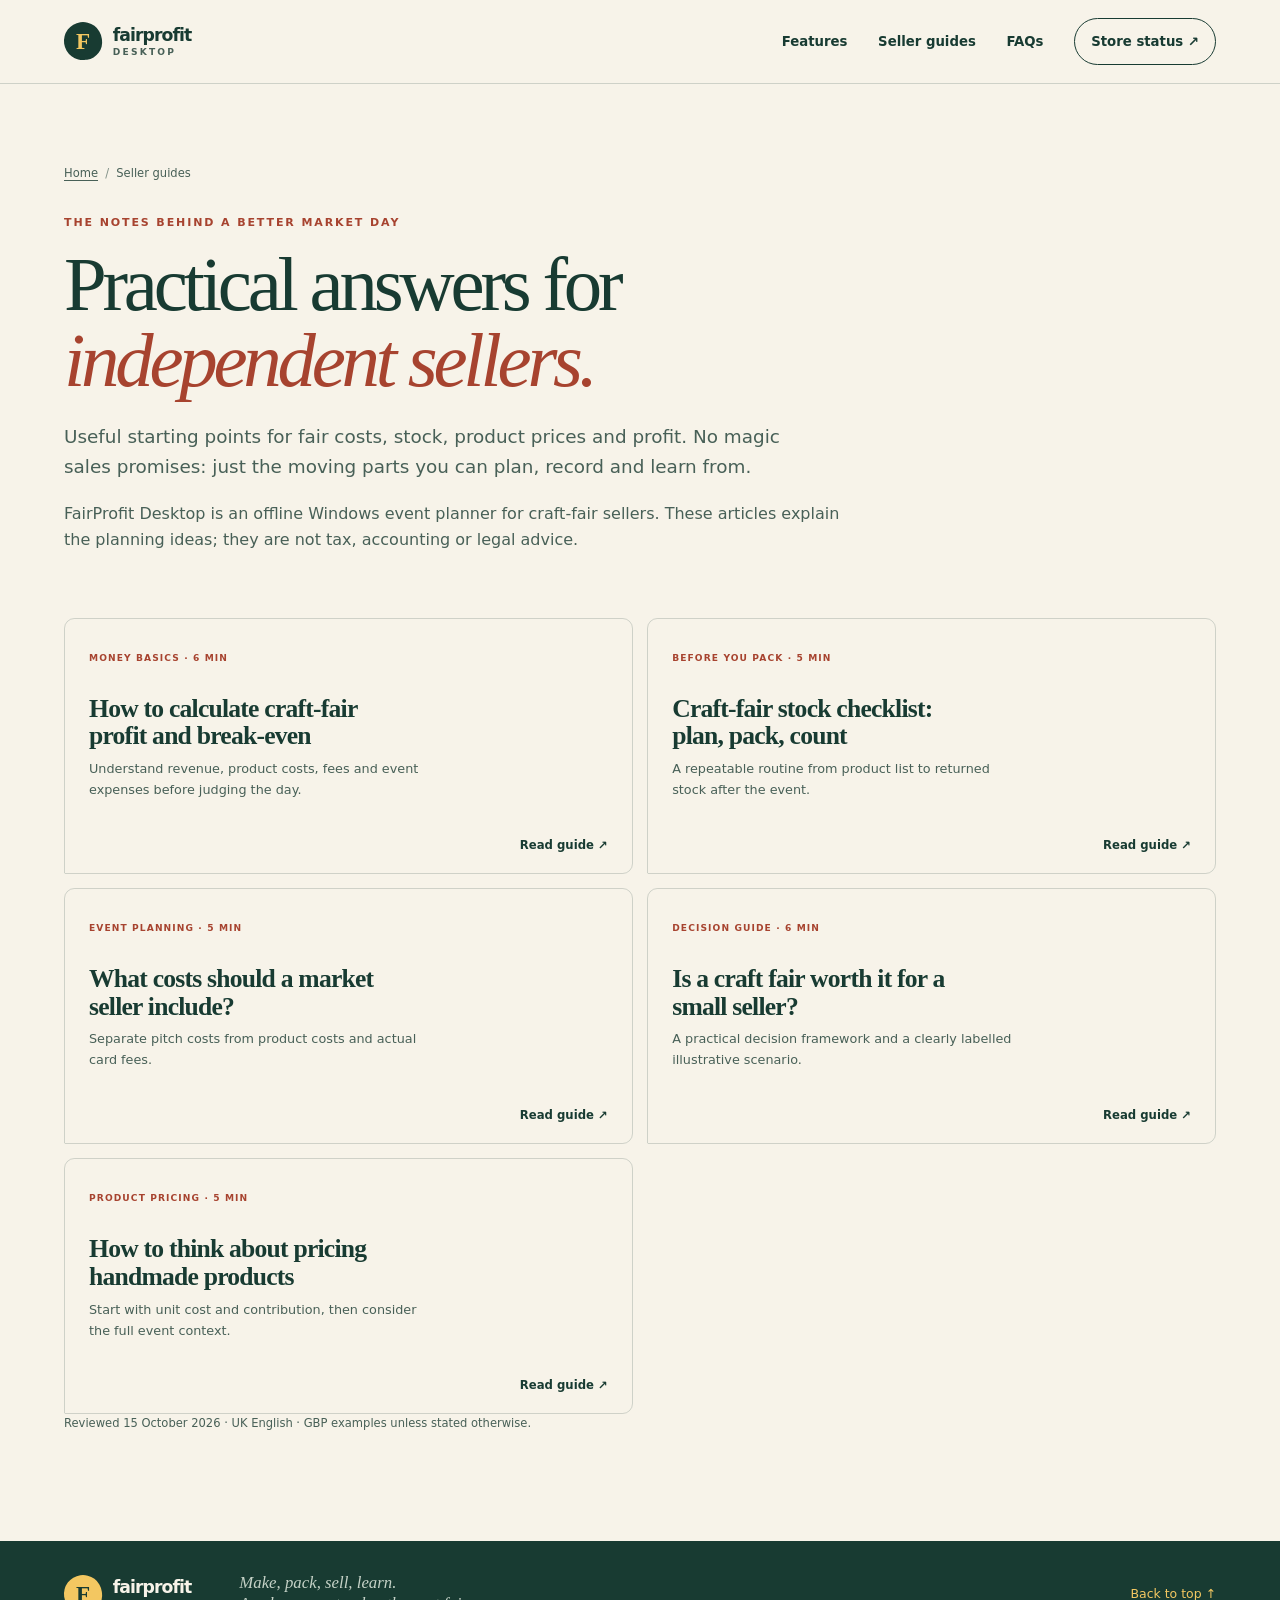
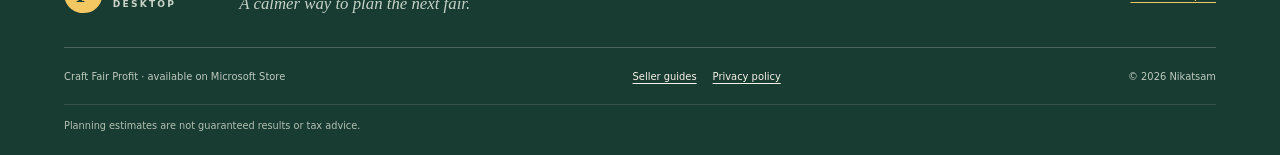
==== commit cf913f27: "Update website for Store publication" ====
--- a/guides/index.html
+++ b/guides/index.html
@@ -4,14 +4,14 @@
   <meta charset="utf-8">
   <meta name="viewport" content="width=device-width, initial-scale=1">
   <meta name="theme-color" content="#f7f3e9">
-  <title>Craft-fair seller guides | FairProfit Desktop</title>
-  <meta name="description" content="Practical guides to craft-fair profit, stall costs, product pricing, inventory checklists and deciding whether a market is worth booking.">
+  <title>Craft Fair Guides: Profit, Stock and Costs | FairProfit Desktop</title>
+  <meta name="description" content="Practical craft fair guides for profit estimates, stock checklists, market stall costs, handmade pricing and deciding whether to book a fair.">
   <link rel="canonical" href="https://nikatsam.github.io/WINAPP_CraftFairProfit_WEBSITE/guides/">
   <link rel="icon" href="../favicon.svg" type="image/svg+xml">
   <link rel="stylesheet" href="../styles.css">
   <meta property="og:type" content="website">
-  <meta property="og:title" content="Craft-fair seller guides | FairProfit Desktop">
-  <meta property="og:description" content="Straightforward answers for planning stock, costs, prices and event results.">
+   <meta property="og:title" content="Craft Fair Guides: Profit, Stock and Costs | FairProfit Desktop">
+   <meta property="og:description" content="Straightforward answers for craft fair stock checklists, market stall costs, handmade prices and event profit estimates.">
   <meta property="og:url" content="https://nikatsam.github.io/WINAPP_CraftFairProfit_WEBSITE/guides/">
   <script type="application/ld+json">
   {"@context":"https://schema.org","@type":"BreadcrumbList","itemListElement":[{"@type":"ListItem","position":1,"name":"Home","item":"https://nikatsam.github.io/WINAPP_CraftFairProfit_WEBSITE/"},{"@type":"ListItem","position":2,"name":"Seller guides","item":"https://nikatsam.github.io/WINAPP_CraftFairProfit_WEBSITE/guides/"}]}
@@ -20,13 +20,13 @@
 <body>
   <a class="skip-link" href="#main">Skip to content</a>
   <header class="site-header">
-    <a class="brand" href="../index.html" aria-label="FairProfit Desktop home"><span class="brand-mark" aria-hidden="true"><span>F</span></span><span class="brand-name">fairprofit<span>desktop</span></span></a>
+    <a class="brand" href="../" aria-label="FairProfit Desktop home"><span class="brand-mark" aria-hidden="true"><span>F</span></span><span class="brand-name">fairprofit<span>desktop</span></span></a>
     <button class="menu-toggle" type="button" aria-expanded="false" aria-controls="primary-nav" aria-label="Open navigation"><span></span><span></span></button>
-    <nav id="primary-nav" class="primary-nav" aria-label="Main navigation"><a href="../index.html#features">Features</a><a href="index.html" aria-current="page">Seller guides</a><a href="../index.html#questions">FAQs</a><a class="nav-cta" href="../index.html#store">Store status <span aria-hidden="true">↗</span></a></nav>
+    <nav id="primary-nav" class="primary-nav" aria-label="Main navigation"><a href="../#features">Features</a><a href="./" aria-current="page">Seller guides</a><a href="../#questions">FAQs</a><a class="nav-cta" href="../#store">Store status <span aria-hidden="true">↗</span></a></nav>
   </header>
   <main id="main" class="section-wrap guide-page guide-hub">
     <header class="guide-hero">
-      <nav class="breadcrumbs" aria-label="Breadcrumb"><ol><li><a href="../index.html">Home</a></li><li aria-current="page">Seller guides</li></ol></nav>
+      <nav class="breadcrumbs" aria-label="Breadcrumb"><ol><li><a href="../">Home</a></li><li aria-current="page">Seller guides</li></ol></nav>
       <p class="eyebrow">The notes behind a better market day</p>
       <h1>Practical answers for <em>independent sellers.</em></h1>
       <p class="guide-dek">Useful starting points for fair costs, stock, product prices and profit. No magic sales promises: just the moving parts you can plan, record and learn from.</p>
@@ -43,7 +43,7 @@
     </section>
     <p class="article-meta">Reviewed 15 October 2026 · UK English · GBP examples unless stated otherwise.</p>
   </main>
-  <footer class="site-footer"><div class="footer-top"><a class="brand brand-footer" href="../index.html"><span class="brand-mark" aria-hidden="true"><span>F</span></span><span class="brand-name">fairprofit<span>desktop</span></span></a><p>Make, pack, sell, learn.<br>A calmer way to plan the next fair.</p><a class="back-top" href="#main">Back to top ↑</a></div><div class="footer-bottom"><span>FairProfit Desktop · pre-release</span><nav aria-label="Footer"><a href="index.html">Seller guides</a><a href="../privacy.html">Privacy policy</a></nav><span>© 2026 FairProfit Desktop</span></div><p class="footer-disclaimer">Planning estimates are not guaranteed results or tax advice.</p></footer>
+  <footer class="site-footer"><div class="footer-top"><a class="brand brand-footer" href="../"><span class="brand-mark" aria-hidden="true"><span>F</span></span><span class="brand-name">fairprofit<span>desktop</span></span></a><p>Make, pack, sell, learn.<br>A calmer way to plan the next fair.</p><a class="back-top" href="#main">Back to top ↑</a></div><div class="footer-bottom"><span>Craft Fair Profit · available on Microsoft Store</span><nav aria-label="Footer"><a href="./">Seller guides</a><a href="../privacy.html">Privacy policy</a></nav><span>© 2026 Nikatsam</span></div><p class="footer-disclaimer">Planning estimates are not guaranteed results or tax advice.</p></footer>
   <script src="../script.js" defer></script>
 </body>
 </html>
--- a/styles.css
+++ b/styles.css
@@ -41,6 +41,7 @@
 .menu-toggle span { display: block; height: 1px; background: var(--ink); margin: .33rem 0; }
 .hero { min-height: min(50rem, calc(100svh - 5.2rem)); position: relative; display: grid; grid-template-columns: minmax(0, .9fr) minmax(24rem, 1.1fr); align-items: center; gap: 2rem; padding-block: 4.7rem 5.1rem; }
 .hero-copy { max-width: 39rem; position: relative; z-index: 2; padding-bottom: 2rem; }
+.home-breadcrumbs { margin-bottom: .75rem; }
 .eyebrow { margin: 0 0 1.05rem; text-transform: uppercase; font-size: .69rem; letter-spacing: .17em; line-height: 1.4; font-weight: 800; color: var(--coral-dark); }
 .live-dot { display: inline-block; width: .55rem; height: .55rem; margin-right: .42rem; border-radius: 50%; background: var(--coral); box-shadow: 0 0 0 .25rem rgba(223,111,75,.16); animation: pulse 2.6s infinite; }
 h1, h2, h3, p { margin-top: 0; }
@@ -264,6 +265,7 @@
 .guide-hub .guide-cards { grid-template-columns: repeat(2,1fr); }
 .hub-note { max-width: 49rem; color: var(--ink-soft); }
 .not-found { min-height: 55vh; display: grid; place-content: center; text-align: center; }
+.not-found .breadcrumbs ol { justify-content: center; }
 .not-found h1 { max-width: 14ch; margin-inline: auto; }
 .not-found p { color: var(--ink-soft); }
 .reveal-ready .reveal { opacity: 0; transform: translateY(1rem); transition: opacity .7s ease, transform .7s cubic-bezier(.2,.65,.3,1); }
